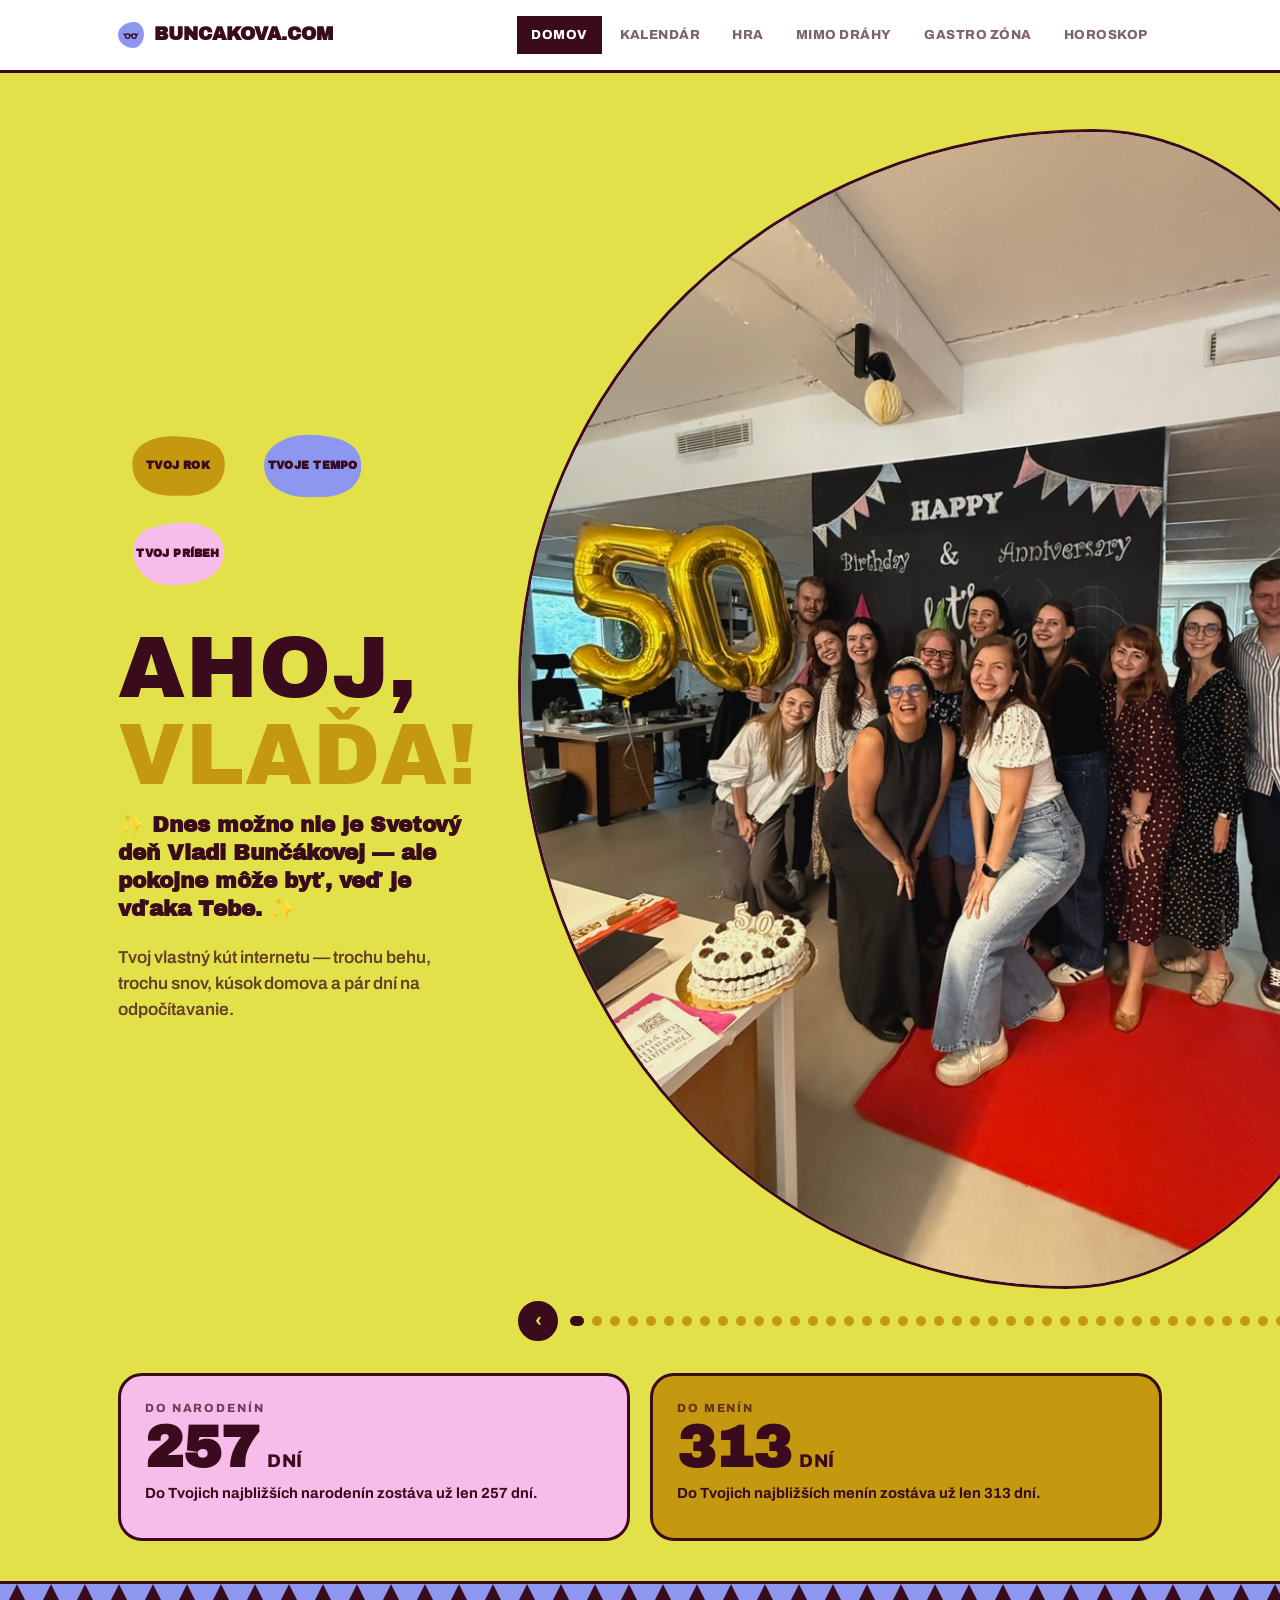
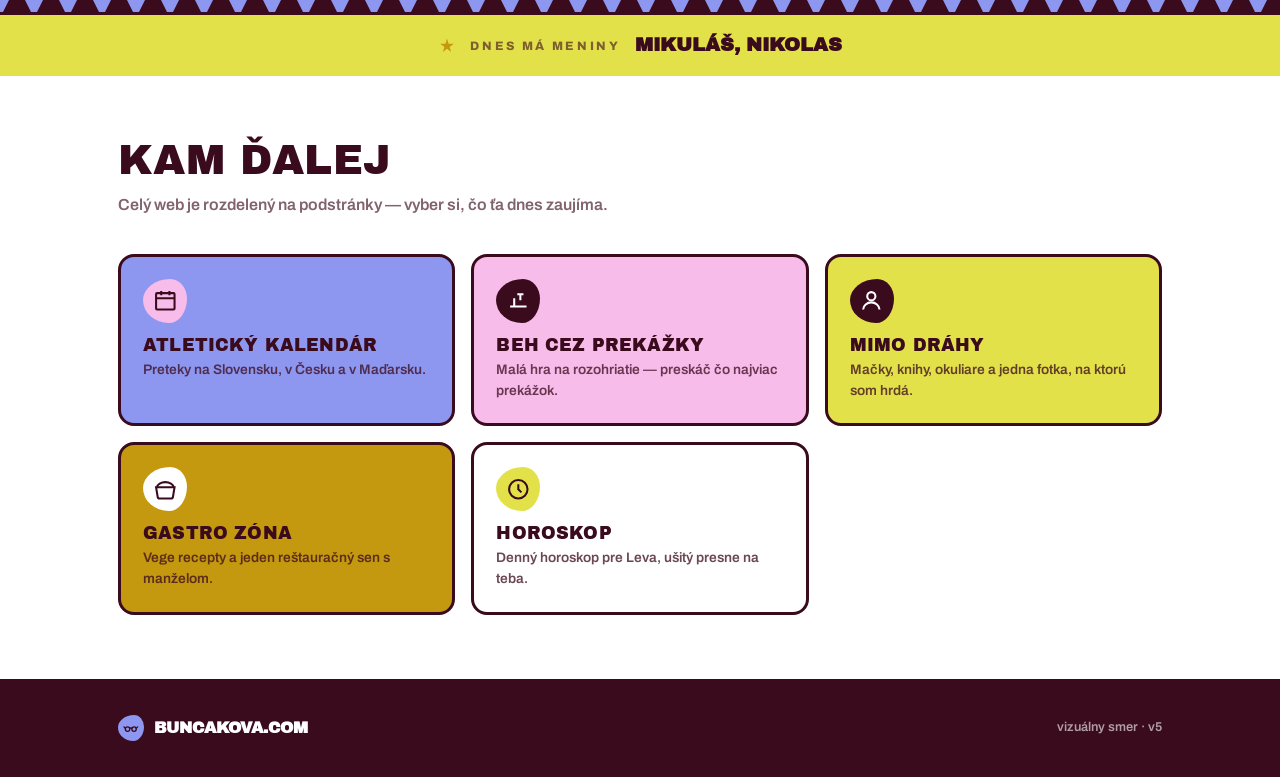
==== index.html @ 56ca89e9 "Initial buncakova.com website with photo gallery rotation, countdown, and games" ====
<!DOCTYPE html>
<html lang="sk">
<head>
<meta charset="UTF-8">
<meta name="viewport" content="width=device-width, initial-scale=1.0">
<title>buncakova.com</title>
<link rel="preconnect" href="https://fonts.googleapis.com">
<link rel="preconnect" href="https://fonts.gstatic.com" crossorigin>
<link href="https://fonts.googleapis.com/css2?family=Archivo+Black&family=Archivo:wght@600;700;800&display=swap" rel="stylesheet">
<link rel="stylesheet" href="styles.css">
</head>
<body>

<nav class="site">
  <div class="nav-inner">
    <a class="logo" href="index.html">
      <span class="mark">
        <svg viewBox="0 0 24 24" fill="none" aria-hidden="true">
          <circle cx="7" cy="14" r="3.4" stroke="var(--ink)" stroke-width="2"/>
          <circle cx="17" cy="14" r="3.4" stroke="var(--ink)" stroke-width="2"/>
          <path d="M10.4 13.2 C11.2 11.6 12.8 11.6 13.6 13.2" stroke="var(--ink)" stroke-width="2" fill="none" stroke-linecap="round"/>
          <path d="M3.6 13 L1.5 10.5" stroke="var(--ink)" stroke-width="2" fill="none" stroke-linecap="round"/>
          <path d="M20.4 13 L22.5 10.5" stroke="var(--ink)" stroke-width="2" fill="none" stroke-linecap="round"/>
        </svg>
      </span>
      buncakova.com
    </a>
    <ul class="navlinks">
      <li><a href="index.html" class="active">domov</a></li>
      <li><a href="kalendar.html">kalendár</a></li>
      <li><a href="hra.html">hra</a></li>
      <li><a href="o-mne.html">mimo dráhy</a></li>
      <li><a href="bun-cha.html">gastro zóna</a></li>
      <li><a href="horoskop.html">horoskop</a></li>
    </ul>
  </div>
</nav>

<main>
  <section class="hero">
    <div class="wrap hero-inner">
      <div>
        <div class="badge-row">
          <div class="badge">
            <svg viewBox="0 0 200 100" preserveAspectRatio="none" aria-hidden="true"><path d="M24,50 C22,20 60,8 100,10 C145,12 180,18 178,50 C176,82 140,92 100,90 C58,92 26,80 24,50 Z" fill="var(--violet-ink)"/></svg>
            <span class="on-ink">Tvoj rok</span>
          </div>
          <div class="badge">
            <svg viewBox="0 0 200 100" preserveAspectRatio="none" aria-hidden="true"><path d="M20,52 C18,24 55,6 102,8 C150,10 182,22 180,52 C178,80 148,94 100,92 C56,94 22,78 20,52 Z" fill="var(--violet)"/></svg>
            <span>Tvoje tempo</span>
          </div>
          <div class="badge">
            <svg viewBox="0 0 200 100" preserveAspectRatio="none" aria-hidden="true"><path d="M26,48 C24,18 58,10 104,8 C148,6 178,24 176,50 C174,78 142,90 98,92 C54,94 28,76 26,48 Z" fill="var(--pink)"/></svg>
            <span>Tvoj príbeh</span>
          </div>
        </div>
        <h1>Ahoj,<span class="script">Vlaďa!</span></h1>
        <p class="hero-shout" id="heroShout"></p>
        <p class="hero-sub">Tvoj vlastný kút internetu — trochu behu, trochu snov, kúsok domova a pár dní na odpočítavanie.</p>
      </div>
      <div style="position:relative;">
        <div class="hero-portrait">
          <img id="heroGalleryImg" src="assets/gallery/gallery-01.jpg" alt="Vlaďa" loading="lazy">
        </div>
        <div class="hero-gallery-nav">
          <button id="heroPrev" class="hero-gallery-btn hero-gallery-prev" aria-label="Predchádzajúca fotka">‹</button>
          <div class="hero-gallery-dots" id="heroGalleryDots"></div>
          <button id="heroNext" class="hero-gallery-btn hero-gallery-next" aria-label="Ďalšia fotka">›</button>
        </div>
      </div>
    </div>

    <div class="wrap">
      <div class="countdown-row">
        <div class="cd-card pink">
          <div class="cd-label">do narodenín</div>
          <div class="cd-number-row">
            <span class="cd-number" id="cdBirthdayDays">–</span>
            <span class="cd-days-word" id="cdBirthdayWord"></span>
          </div>
          <p class="cd-sentence" id="cdBirthdaySentence"></p>
        </div>
        <div class="cd-card mustard">
          <div class="cd-label">do menín</div>
          <div class="cd-number-row">
            <span class="cd-number" id="cdNamedayDays">–</span>
            <span class="cd-days-word" id="cdNamedayWord"></span>
          </div>
          <p class="cd-sentence" id="cdNamedaySentence"></p>
        </div>
      </div>
    </div>
  </section>

  <div class="pattern-strip pat-triangles"></div>

  <div class="strip">
    <div class="wrap">
      <svg viewBox="0 0 24 24" aria-hidden="true" fill="currentColor"><path d="M12 2 L14 9 L21 9 L15.5 13.2 L17.5 20 L12 15.8 L6.5 20 L8.5 13.2 L3 9 L10 9 Z"/></svg>
      <span class="eyebrow" style="color:var(--ink);opacity:0.6">dnes má meniny</span>
      <span class="strip-name" id="todayName">Štefánia</span>
    </div>
  </div>

  <section>
    <div class="wrap">
      <div class="section-head">
        <h2>Kam ďalej</h2>
        <p>Celý web je rozdelený na podstránky — vyber si, čo ťa dnes zaujíma.</p>
      </div>
      <div class="tile-grid">
        <a class="tile tile--violet" href="kalendar.html">
          <span class="icon-mark"><svg viewBox="0 0 24 24" fill="none" stroke="currentColor" stroke-width="2"><rect x="3" y="5" width="18" height="16" rx="1"/><path d="M3 10h18M8 3v4M16 3v4"/></svg></span>
          <h3>Atletický kalendár</h3>
          <p>Preteky na Slovensku, v Česku a v Maďarsku.</p>
        </a>
        <a class="tile tile--pink" href="hra.html">
          <span class="icon-mark"><svg viewBox="0 0 24 24" fill="none" stroke="currentColor" stroke-width="2"><path d="M4 18 L8 18 L8 10 M8 18 L20 18 M14 6 v6 M11 6 h6"/></svg></span>
          <h3>Beh cez prekážky</h3>
          <p>Malá hra na rozohriatie — preskáč čo najviac prekážok.</p>
        </a>
        <a class="tile tile--orange" href="o-mne.html">
          <span class="icon-mark"><svg viewBox="0 0 24 24" fill="none" stroke="currentColor" stroke-width="2"><circle cx="12" cy="8" r="4"/><path d="M4 21c0-4 4-7 8-7s8 3 8 7"/></svg></span>
          <h3>Mimo dráhy</h3>
          <p>Mačky, knihy, okuliare a jedna fotka, na ktorú som hrdá.</p>
        </a>
        <a class="tile tile--mustard" href="bun-cha.html">
          <span class="icon-mark"><svg viewBox="0 0 24 24" fill="none" stroke="currentColor" stroke-width="2"><path d="M4 10c0-3 4-5 8-5s8 2 8 5"/><path d="M3 10h18l-1.5 9a2 2 0 0 1-2 2H6.5a2 2 0 0 1-2-2z"/></svg></span>
          <h3>Gastro zóna</h3>
          <p>Vege recepty a jeden reštauračný sen s manželom.</p>
        </a>
        <a class="tile tile--cream" href="horoskop.html">
          <span class="icon-mark"><svg viewBox="0 0 24 24" fill="none" stroke="currentColor" stroke-width="2"><circle cx="12" cy="12" r="9"/><path d="M12 7v5l3 3"/></svg></span>
          <h3>Horoskop</h3>
          <p>Denný horoskop pre Leva, ušitý presne na teba.</p>
        </a>
      </div>
    </div>
  </section>
</main>

<footer class="site">
  <div class="wrap foot-inner">
    <a class="logo" href="index.html">
      <span class="mark">
        <svg viewBox="0 0 24 24" fill="none" aria-hidden="true">
          <circle cx="7" cy="14" r="3.4" stroke="var(--ink)" stroke-width="2"/>
          <circle cx="17" cy="14" r="3.4" stroke="var(--ink)" stroke-width="2"/>
          <path d="M10.4 13.2 C11.2 11.6 12.8 11.6 13.6 13.2" stroke="var(--ink)" stroke-width="2" fill="none" stroke-linecap="round"/>
          <path d="M3.6 13 L1.5 10.5" stroke="var(--ink)" stroke-width="2" fill="none" stroke-linecap="round"/>
          <path d="M20.4 13 L22.5 10.5" stroke="var(--ink)" stroke-width="2" fill="none" stroke-linecap="round"/>
        </svg>
      </span>
      buncakova.com
    </a>
    <span class="foot-note">vizuálny smer · v5</span>
  </div>
</footer>

<script>
(function () {
  var SLOVAK_NAMEDAYS = {
    "1-1": "Nový rok", "1-2": "Alexandra, Sandra, Karina", "1-3": "Daniela", "1-4": "Drahoslav",
    "1-5": "Andrea, Artur", "1-6": "Antónia", "1-7": "Bohuslava, Atila", "1-8": "Severín",
    "1-9": "Alexej, Alex, Alexia", "1-10": "Daša", "1-11": "Malvína", "1-12": "Ernest, Ernestína",
    "1-13": "Rastislav", "1-14": "Radovan, Radovana", "1-15": "Dobroslav, Dobroslava", "1-16": "Kristína",
    "1-17": "Nataša", "1-18": "Bohdana", "1-19": "Mário, Sára, Zara", "1-20": "Dalibor, Sebastián, Fabián",
    "1-21": "Vincent", "1-22": "Zora, Zoran, Auróra", "1-23": "Miloš", "1-24": "Timotej, Timon, Tímea",
    "1-25": "Gejza", "1-26": "Tamara", "1-27": "Bohuš", "1-28": "Alfonz", "1-29": "Gašpar",
    "1-30": "Ema", "1-31": "Emil",
    "2-1": "Tatiana, Táňa", "2-2": "Erich, Erik, Erika", "2-3": "Blažej", "2-4": "Veronika",
    "2-5": "Agáta", "2-6": "Dorota", "2-7": "Vanda", "2-8": "Zoja", "2-9": "Zdeno, Zdenko, Ronald",
    "2-10": "Gabriela", "2-11": "Dezider", "2-12": "Perla", "2-13": "Arpád", "2-14": "Valentín",
    "2-15": "Pravoslav", "2-16": "Ida, Liana", "2-17": "Miloslava", "2-18": "Jaromír, Jaromíra",
    "2-19": "Vlasta", "2-20": "Lívia, Aladár", "2-21": "Eleonóra", "2-22": "Etela",
    "2-23": "Roman, Romana", "2-24": "Matej, Matiáš, Matias", "2-25": "Frederik, Frederika",
    "2-26": "Viktor", "2-27": "Alexander", "2-28": "Zlatica", "2-29": "Radomír",
    "3-1": "Albín", "3-2": "Anežka", "3-3": "Bohumil, Bohumila", "3-4": "Kazimír", "3-5": "Fridrich",
    "3-6": "Radoslav, Radoslava", "3-7": "Tomáš", "3-8": "Alan, Alana", "3-9": "Františka",
    "3-10": "Branislav, Bronislav, Bruno", "3-11": "Angela, Angelika", "3-12": "Gregor",
    "3-13": "Vlastimil, Letícia", "3-14": "Matilda", "3-15": "Svetlana", "3-16": "Boleslav",
    "3-17": "Ľubica", "3-18": "Eduard", "3-19": "Jozef", "3-20": "Víťazoslav", "3-21": "Blahoslav",
    "3-22": "Beňadik, Benedikt", "3-23": "Adrián", "3-24": "Gabriel", "3-25": "Marián",
    "3-26": "Emanuel", "3-27": "Alena", "3-28": "Soňa", "3-29": "Miroslav", "3-30": "Vieroslava",
    "3-31": "Benjamín",
    "4-1": "Hugo", "4-2": "Zita", "4-3": "Richard", "4-4": "Izidor", "4-5": "Miroslava",
    "4-6": "Irena", "4-7": "Zoltán", "4-8": "Albert", "4-9": "Milena", "4-10": "Igor",
    "4-11": "Július", "4-12": "Estera", "4-13": "Aleš", "4-14": "Justín, Justína", "4-15": "Fedor",
    "4-16": "Dana, Danica", "4-17": "Rudolf", "4-18": "Valér", "4-19": "Jela", "4-20": "Marcel",
    "4-21": "Ervín", "4-22": "Slavomír", "4-23": "Vojtech", "4-24": "Juraj", "4-25": "Marek, Marko, Markus",
    "4-26": "Jaroslava", "4-27": "Jaroslav", "4-28": "Jarmila", "4-29": "Leo, Lea", "4-30": "Anastázia",
    "5-1": "Sviatok práce", "5-2": "Žigmund", "5-3": "Galina", "5-4": "Florián", "5-5": "Lesana, Lesia",
    "5-6": "Hermína", "5-7": "Monika", "5-8": "Ingrida", "5-9": "Roland", "5-10": "Viktória",
    "5-11": "Blažena", "5-12": "Pankrác", "5-13": "Servác", "5-14": "Bonifác", "5-15": "Žofia, Sofia",
    "5-16": "Svetozár", "5-17": "Gizela", "5-18": "Viola", "5-19": "Gertrúda", "5-20": "Bernard",
    "5-21": "Zina", "5-22": "Júlia, Juliána, Rita", "5-23": "Želmíra", "5-24": "Ela, Vanesa",
    "5-25": "Urban", "5-26": "Dušan", "5-27": "Iveta", "5-28": "Viliam", "5-29": "Vilma",
    "5-30": "Ferdinand", "5-31": "Petrana, Petronela, Nela",
    "6-1": "Žaneta", "6-2": "Oxana, Xénia", "6-3": "Karolína, Kevin", "6-4": "Lenka", "6-5": "Laura",
    "6-6": "Norbert", "6-7": "Róbert", "6-8": "Medard", "6-9": "Stanislava", "6-10": "Margaréta, Gréta",
    "6-11": "Jesika", "6-12": "Zlatko", "6-13": "Anton", "6-14": "Vasil", "6-15": "Vít",
    "6-16": "Bianka, Blanka", "6-17": "Adolf", "6-18": "Vratislav", "6-19": "Alfréd", "6-20": "Valéria",
    "6-21": "Alojz", "6-22": "Paulína, Paula, Pavla", "6-23": "Sidónia", "6-24": "Ján",
    "6-25": "Olívia, Tadeáš", "6-26": "Adriána", "6-27": "Ladislav, Ladislava", "6-28": "Beáta",
    "6-29": "Peter, Pavol, Petra", "6-30": "Melánia",
    "7-1": "Diana", "7-2": "Berta", "7-3": "Miloslav", "7-4": "Prokop", "7-5": "Cyril, Metod",
    "7-6": "Patrik, Patrícia", "7-7": "Oliver", "7-8": "Ivan", "7-9": "Lujza", "7-10": "Amália",
    "7-11": "Milota", "7-12": "Nina", "7-13": "Margita", "7-14": "Kamil, Lara", "7-15": "Henrich",
    "7-16": "Drahomír, Drahomíra", "7-17": "Bohuslav", "7-18": "Kamila", "7-19": "Šarlota, Dušana",
    "7-20": "Eliáš, Iľja, Eliána", "7-21": "Daniel", "7-22": "Magdaléna", "7-23": "Oľga",
    "7-24": "Vladimír", "7-25": "Jakub, Timur", "7-26": "Anna, Hana, Aneta", "7-27": "Božena",
    "7-28": "Krištof", "7-29": "Marta", "7-30": "Libuša", "7-31": "Ignác",
    "8-1": "Božidara", "8-2": "Gustáv", "8-3": "Jerguš", "8-4": "Dominik, Dominika", "8-5": "Hortenzia",
    "8-6": "Jozefína", "8-7": "Štefánia", "8-8": "Oskar", "8-9": "Ľubomíra", "8-10": "Vavrinec",
    "8-11": "Zuzana", "8-12": "Darina, Dárius, Dária", "8-13": "Ľubomír", "8-14": "Mojmír",
    "8-15": "Marcela", "8-16": "Leonard", "8-17": "Milica", "8-18": "Elena, Helena", "8-19": "Lýdia",
    "8-20": "Anabela, Bela", "8-21": "Jana, Johana, Noema", "8-22": "Tichomír", "8-23": "Filip",
    "8-24": "Bartolomej", "8-25": "Ľudovít", "8-26": "Samuel", "8-27": "Silvia", "8-28": "Augustín",
    "8-29": "Nikola, Nikolaj, Nikoleta", "8-30": "Ružena", "8-31": "Nora",
    "9-1": "Drahoslava", "9-2": "Linda, Rebeka", "9-3": "Belo", "9-4": "Rozália", "9-5": "Regína",
    "9-6": "Alica", "9-7": "Marianna", "9-8": "Miriama", "9-9": "Martina", "9-10": "Oleg",
    "9-11": "Bystrík", "9-12": "Mária, Mia", "9-13": "Ctibor, Tobiáš, Tobias", "9-14": "Ľudomil, Radka",
    "9-15": "Jolana", "9-16": "Ľudmila", "9-17": "Olympia, Melisa", "9-18": "Eugénia",
    "9-19": "Konštantín", "9-20": "Ľuboslav, Ľuboslava", "9-21": "Matúš", "9-22": "Móric",
    "9-23": "Zdenka", "9-24": "Ľubor, Ľuboš", "9-25": "Vladislav", "9-26": "Edita",
    "9-27": "Cyprián, Damián", "9-28": "Václav", "9-29": "Michal, Michael, Michaela", "9-30": "Jarolím",
    "10-1": "Arnold", "10-2": "Levoslav", "10-3": "Stela", "10-4": "František", "10-5": "Viera",
    "10-6": "Natália", "10-7": "Eliška, Elisa", "10-8": "Brigita", "10-9": "Dionýz",
    "10-10": "Slavomíra", "10-11": "Valentína", "10-12": "Maximilián, Maxim, Max", "10-13": "Koloman",
    "10-14": "Boris", "10-15": "Terézia, Tereza", "10-16": "Vladimíra", "10-17": "Hedviga",
    "10-18": "Lukáš", "10-19": "Kristián", "10-20": "Vendelín", "10-21": "Uršuľa", "10-22": "Sergej",
    "10-23": "Alojzia", "10-24": "Kvetoslava", "10-25": "Aurel", "10-26": "Demeter", "10-27": "Sabína",
    "10-28": "Dobromila", "10-29": "Klára, Kiara", "10-30": "Šimon, Simon, Simona", "10-31": "Aurélia",
    "11-1": "Denis, Denisa", "11-2": "Pamiatka zosnulých", "11-3": "Hubert", "11-4": "Karol",
    "11-5": "Imrich", "11-6": "Renáta", "11-7": "René", "11-8": "Bohumír", "11-9": "Teodor, Teo",
    "11-10": "Tibor", "11-11": "Martin, Maroš", "11-12": "Svätopluk, Jonáš", "11-13": "Stanislav",
    "11-14": "Irma", "11-15": "Leopold", "11-16": "Agnesa", "11-17": "Klaudia", "11-18": "Eugen",
    "11-19": "Alžbeta, Liliana", "11-20": "Félix", "11-21": "Elvíra", "11-22": "Cecília",
    "11-23": "Klement", "11-24": "Emília", "11-25": "Katarína", "11-26": "Kornel", "11-27": "Milan",
    "11-28": "Henrieta", "11-29": "Vratko", "11-30": "Andrej, Ondrej, Andreas",
    "12-1": "Edmund", "12-2": "Bibiána, Viviána", "12-3": "Oldrich", "12-4": "Barbora, Barbara",
    "12-5": "Oto", "12-6": "Mikuláš, Nikolas", "12-7": "Ambróz", "12-8": "Marína", "12-9": "Izabela",
    "12-10": "Radúz", "12-11": "Hilda", "12-12": "Otília", "12-13": "Lucia", "12-14": "Branislava, Bronislava",
    "12-15": "Ivica", "12-16": "Albína", "12-17": "Kornélia", "12-18": "Sláva, Slávka", "12-19": "Judita",
    "12-20": "Dagmara", "12-21": "Bohdan, Noel", "12-22": "Adela", "12-23": "Nadežda, Naďa",
    "12-24": "Adam, Eva", "12-25": "1. sviatok vianočný", "12-26": "Štefan", "12-27": "Filoména",
    "12-28": "Ivana, Ivona", "12-29": "Milada, Nátan", "12-30": "Dávid", "12-31": "Silvester"
  };
  function renderNameday() {
    var el = document.getElementById("todayName");
    if (!el) return;
    var now = new Date();
    var key = (now.getMonth() + 1) + "-" + now.getDate();
    el.textContent = SLOVAK_NAMEDAYS[key] || "—";
  }
  renderNameday();

  var OTHER_DAY_SHOUTS = [
    "✨ Dnes možno nie je Svetový deň Vladi Bunčákovej — ale pokojne môže byť, veď je vďaka Tebe. ✨",
    "💛 Každý deň môže byť Svetový deň — stačí, že si v ňom Ty. 💛",
    "✨ 21. august má na to síce papiere, ale úprimne — každý deň s Tebou je trochu svetový. ✨",
    "🌍 Svetové dni si netreba nechávať len na kalendár — dnešok si to tiež zaslúži. 🌍",
    "💛 Nie je práve 21. august, ale to nič nemení na tom, že dnešok je vďaka Tebe lepší. 💛"
  ];
  function renderHeroShout() {
    var el = document.getElementById("heroShout");
    if (!el) return;
    var now = new Date();
    if (now.getMonth() === 7 && now.getDate() === 21) {
      el.textContent = "🎉 Dnes je Svetový deň Vladi Bunčákovej! 🎂 Všetko najlepšie prajeme! 🥳";
      return;
    }
    var start = new Date(now.getFullYear(), 0, 0);
    var dayIndex = Math.floor((now - start) / (1000 * 60 * 60 * 24));
    el.textContent = OTHER_DAY_SHOUTS[dayIndex % OTHER_DAY_SHOUTS.length];
  }
  renderHeroShout();

  function nextOccurrence(month, day) {
    var now = new Date();
    var year = now.getFullYear();
    var target = new Date(year, month - 1, day, 0, 0, 0, 0);
    if (target < now) target = new Date(year + 1, month - 1, day, 0, 0, 0, 0);
    return target;
  }
  function dayWord(n) {
    if (n === 1) return "deň";
    if (n >= 2 && n <= 4) return "dni";
    return "dní";
  }
  function renderCountdown(target, daysEl, wordEl, sentenceEl, label) {
    if (!daysEl) return;
    var now = new Date();
    var diff = target - now;
    var days = Math.max(0, Math.floor(diff / (1000 * 60 * 60 * 24)));
    var word = dayWord(days);
    daysEl.textContent = days;
    if (wordEl) wordEl.textContent = word;
    if (sentenceEl) sentenceEl.textContent = "Do Tvojich najbližších " + label + " zostáva už len " + days + " " + word + ".";
  }
  var birthdayTarget = nextOccurrence(8, 21);
  var namedayTarget = nextOccurrence(10, 16);
  function tick() {
    renderCountdown(birthdayTarget, document.getElementById("cdBirthdayDays"), document.getElementById("cdBirthdayWord"), document.getElementById("cdBirthdaySentence"), "narodenín");
    renderCountdown(namedayTarget, document.getElementById("cdNamedayDays"), document.getElementById("cdNamedayWord"), document.getElementById("cdNamedaySentence"), "menín");
  }
  tick();
  setInterval(tick, 60000);

  var GALLERY_IMAGES = Array.from({length: 46}, function(_, i) { return "assets/gallery/gallery-" + String(i+1).padStart(2, '0') + ".jpg"; });
  var currentGalleryIndex = 0;
  var galleryRotateInterval = null;

  function initHeroGallery() {
    var dotsContainer = document.getElementById("heroGalleryDots");
    if (!dotsContainer) return;

    GALLERY_IMAGES.forEach(function(_, i) {
      var dot = document.createElement("div");
      dot.className = "hero-gallery-dot" + (i === 0 ? " active" : "");
      dot.setAttribute("data-index", i);
      dot.addEventListener("click", function() {
        showGalleryImage(i);
        resetGalleryRotation();
      });
      dotsContainer.appendChild(dot);
    });

    document.getElementById("heroPrev").addEventListener("click", function() {
      currentGalleryIndex = (currentGalleryIndex - 1 + GALLERY_IMAGES.length) % GALLERY_IMAGES.length;
      showGalleryImage(currentGalleryIndex);
      resetGalleryRotation();
    });

    document.getElementById("heroNext").addEventListener("click", function() {
      currentGalleryIndex = (currentGalleryIndex + 1) % GALLERY_IMAGES.length;
      showGalleryImage(currentGalleryIndex);
      resetGalleryRotation();
    });

    startGalleryRotation();
  }

  function showGalleryImage(index) {
    var img = document.getElementById("heroGalleryImg");
    if (!img) return;
    currentGalleryIndex = index;
    img.src = GALLERY_IMAGES[index];

    document.querySelectorAll(".hero-gallery-dot").forEach(function(dot, i) {
      dot.classList.toggle("active", i === index);
    });
  }

  function startGalleryRotation() {
    if (galleryRotateInterval) clearInterval(galleryRotateInterval);
    galleryRotateInterval = setInterval(function() {
      currentGalleryIndex = (currentGalleryIndex + 1) % GALLERY_IMAGES.length;
      showGalleryImage(currentGalleryIndex);
    }, 5000);
  }

  function resetGalleryRotation() {
    startGalleryRotation();
  }

  initHeroGallery();
})();
</script>
</body>
</html>
---- styles.css ----
/* ============ TOKENS ============ */
:root{
  --paper:#FFFFFF;
  --paper-raised:#FFFFFF;
  --ink:#3A0A1D;
  --ink-soft:rgba(58,10,29,0.64);
  --violet:#8E97F0;
  --violet-ink:#C4980F;
  --orange:#E3E14A;
  --pink:#F8BCEA;
  --line:rgba(58,10,29,0.16);
  --radius-lg:24px;
  --radius-md:16px;
  --blob-1:62% 38% 41% 59% / 48% 45% 55% 52%;
  --blob-2:41% 59% 55% 45% / 55% 40% 60% 45%;
}
:root[data-theme="dark"]{
  --paper:#22030F;--paper-raised:#2E0A1A;--ink:#FBEFE0;--ink-soft:rgba(251,239,224,0.66);
  --violet:#8E97F0;--violet-ink:#E3B94A;--orange:#E3E14A;--pink:#F8BCEA;
  --line:rgba(251,239,224,0.18);
}

/* ============ COLOR BANDS ============ */
/* wine is the only dark ground; every other accent pairs with wine ink text */
.band-wine{background:var(--ink);color:var(--paper);}
.band-orange{background:var(--orange);color:var(--ink);}
.band-violet{background:var(--violet);color:var(--ink);}
.band-pink{background:var(--pink);color:var(--ink);}
.band-mustard{background:var(--violet-ink);color:var(--ink);}
.band-cream{background:var(--paper);color:var(--ink);}
.band-wine .eyebrow{color:var(--orange);}
.band-wine .ink-soft, .band-wine p{color:rgba(255,255,255,0.78);}

/* ============ BASE ============ */
*{box-sizing:border-box;}
html,body{margin:0;padding:0;}
body{
  background:var(--paper);
  color:var(--ink);
  font-family:'Archivo',-apple-system,'Segoe UI',system-ui,sans-serif;
  font-weight:600;
  overflow-x:hidden;
  -webkit-font-smoothing:antialiased;
  font-size:16px;
  line-height:1.5;
}
.wrap{max-width:1100px;margin:0 auto;padding:0 28px;}
h1,h2,h3{
  font-family:'Archivo Black','Arial Black',Impact,sans-serif;
  font-weight:400;
  text-transform:uppercase;
  letter-spacing:0.01em;
  line-height:0.98;
  margin:0;
  text-wrap:balance;
}
em, .accent-script{font-style:normal;color:var(--violet-ink);}
a{color:inherit;}
button{font-family:inherit;}
img{max-width:100%;display:block;}
.eyebrow{font-weight:800;font-size:0.76rem;letter-spacing:0.22em;text-transform:uppercase;color:var(--violet-ink);}
.keep-case{text-transform:none !important;}
.font-safe{font-family:'Archivo',-apple-system,'Segoe UI',system-ui,sans-serif !important;font-weight:800 !important;}

/* ============ BLOB SHAPES ============ */
.blob-mark{border-radius:var(--blob-1);}
.blob-mark.alt{border-radius:var(--blob-2);}
.blob-svg{width:100%;height:100%;display:block;}

/* ============ NAV ============ */
nav.site{
  position:sticky;top:0;z-index:40;
  background:var(--paper);
  border-bottom:3px solid var(--ink);
}
.nav-inner{display:flex;align-items:center;justify-content:space-between;padding:16px 28px;max-width:1100px;margin:0 auto;gap:18px;}
.logo{
  font-family:'Archivo Black','Arial Black',Impact,sans-serif;
  text-transform:uppercase;font-size:1.15rem;color:var(--ink);text-decoration:none;
  display:flex;align-items:center;gap:10px;white-space:nowrap;
}
.logo .mark{width:26px;height:26px;flex:none;background:var(--violet);border-radius:var(--blob-1);display:flex;align-items:center;justify-content:center;}
.logo .mark svg{width:60%;height:60%;}
.navlinks{display:flex;gap:4px;list-style:none;margin:0;padding:0;flex-wrap:wrap;}
.navlinks a{
  text-decoration:none;font-weight:800;font-size:0.82rem;letter-spacing:0.04em;text-transform:uppercase;
  padding:9px 14px;display:inline-block;color:var(--ink-soft);
}
.navlinks a:hover, .navlinks a:focus-visible{color:var(--ink);background:var(--pink);}
.navlinks a.active{color:var(--paper);background:var(--ink);}
.navlinks a:focus-visible{outline:2px solid var(--violet-ink);outline-offset:2px;}

@media (max-width:760px){
  .nav-inner{flex-direction:column;align-items:flex-start;gap:6px;padding:12px 16px;}
  .navlinks{flex-wrap:nowrap;overflow-x:auto;width:100%;-webkit-overflow-scrolling:touch;scrollbar-width:none;}
  .navlinks::-webkit-scrollbar{display:none;}
  .navlinks li{flex:none;}
  .navlinks a{white-space:nowrap;font-size:0.74rem;padding:8px 11px;}
}

/* ============ PAGE HEADER (subpages) ============ */
.page-head{padding:60px 0 48px;}
.page-head h1{font-size:clamp(2.4rem,6vw,3.8rem);line-height:0.98;}
.page-head p{margin-top:16px;max-width:560px;font-size:1.05rem;font-weight:600;}
.page-head.band-cream p{color:var(--ink-soft);}

/* ============ SECTION GENERIC ============ */
section{padding:64px 0;position:relative;}
.section-head{max-width:620px;margin-bottom:36px;}
.section-head h2{font-size:clamp(1.9rem,4vw,2.6rem);}
.section-head p{margin-top:12px;font-size:1rem;color:var(--ink-soft);line-height:1.55;font-weight:600;}
.tag-demo{
  display:inline-block;font-size:0.66rem;font-weight:800;letter-spacing:0.1em;text-transform:uppercase;
  background:var(--ink);color:var(--paper);padding:5px 12px;margin-left:10px;vertical-align:middle;
}

/* ============ CARDS ============ */
.card{
  background:var(--paper-raised);border:3px solid var(--ink);
  padding:26px;border-radius:var(--radius-lg);
}
.card.tint-violet{background:var(--violet);}
.card.tint-orange{background:var(--orange);}
.card.tint-pink{background:var(--pink);}
.card.tint-magenta{background:var(--violet-ink);}

/* ============ HOME HERO ============ */
.hero{padding:56px 0 40px;position:relative;overflow:hidden;background:var(--orange);color:var(--ink);}
.hero-inner{position:relative;z-index:2;display:grid;grid-template-columns:1fr 1fr;gap:40px;align-items:center;}
@media (max-width:820px){.hero-inner{grid-template-columns:1fr;}}
.badge-row{display:flex;gap:14px;flex-wrap:wrap;margin-bottom:36px;}
.badge{position:relative;display:inline-flex;align-items:center;justify-content:center;min-width:120px;height:74px;padding:0 16px;flex:none;}
.badge svg{position:absolute;inset:0;width:100%;height:100%;transition:transform 0.3s cubic-bezier(.34,1.56,.64,1);}
.badge:hover svg{transform:scale(1.08) rotate(-3deg);}
.badge span{position:relative;z-index:2;font-family:'Archivo Black','Arial Black',sans-serif;text-transform:uppercase;font-size:0.68rem;letter-spacing:0.02em;line-height:1.1;text-align:center;color:var(--ink);max-width:100px;}
.badge.on-ink span{color:var(--paper);}
.hero h1{font-size:clamp(3rem,8vw,5.4rem);line-height:0.96;color:var(--ink);}
.hero h1 .script{display:block;color:var(--violet-ink);font-size:1em;margin-top:4px;}
.hero-sub{margin-top:18px;max-width:480px;font-size:1.08rem;color:rgba(58,10,29,0.75);font-weight:600;}
.hero .eyebrow{color:var(--violet-ink);}
.hero-shout{
  margin-top:14px;font-family:'Archivo Black','Arial Black',sans-serif;
  font-size:clamp(1.05rem,2.4vw,1.35rem);line-height:1.3;max-width:520px;
}

.hero-portrait{
  position:relative;border:3px solid var(--ink);
  background:var(--pink);aspect-ratio:4/5;overflow:clip;
  border-radius:var(--blob-1);
}
.hero-portrait img{width:100%;height:100%;object-fit:cover;object-position:center 68%;display:block;}
.hero-portrait .mark{position:absolute;inset:0;display:flex;align-items:center;justify-content:center;}
.hero-portrait .mark span{
  font-family:'Archivo Black','Arial Black',sans-serif;color:var(--ink);
  font-size:7rem;line-height:1;
}

.hero-gallery-nav{position:static;display:flex;align-items:center;justify-content:center;gap:12px;margin-top:12px;z-index:10;}
.hero-gallery-btn{background:var(--ink);color:var(--orange);border:2px solid var(--ink);border-radius:999px;width:40px;height:40px;font-size:1.2rem;font-weight:800;cursor:pointer;display:flex;align-items:center;justify-content:center;transition:all 0.2s ease;}
.hero-gallery-btn:hover{background:var(--orange);color:var(--ink);}
.hero-gallery-btn:active{transform:scale(0.95);}

.hero-gallery-dots{display:flex;gap:8px;}
.hero-gallery-dot{width:10px;height:10px;border-radius:999px;background:var(--violet-ink);cursor:pointer;transition:all 0.2s ease;}
.hero-gallery-dot.active{background:var(--ink);width:14px;}
.hero-gallery-dot:hover{background:var(--orange);}

@media (max-width:760px){
  .hero-gallery-nav{bottom:12px;gap:8px;}
  .hero-gallery-btn{width:38px;height:38px;font-size:1rem;}
  .hero-gallery-dot{width:6px;height:6px;}
  .hero-gallery-dot.active{width:10px;}
}

/* ============ COUNTDOWN ROW ============ */
.countdown-row{display:grid;grid-template-columns:1fr 1fr;gap:20px;margin-top:32px;}
@media (max-width:640px){.countdown-row{grid-template-columns:1fr;}}
.cd-card{border:3px solid var(--ink);padding:24px 24px 20px;border-radius:var(--radius-lg);}
.cd-card.pink{background:var(--pink);color:var(--ink);}
.cd-card.mustard{background:var(--violet-ink);color:var(--ink);}
.cd-label{font-size:0.74rem;letter-spacing:0.16em;text-transform:uppercase;font-weight:800;opacity:0.7;}
.cd-number-row{display:flex;align-items:baseline;gap:8px;margin:2px 0;}
.cd-number{font-family:'Archivo Black','Arial Black',sans-serif;font-size:clamp(2.4rem,6vw,3.6rem);line-height:1;font-variant-numeric:tabular-nums;}
.cd-days-word{font-weight:800;font-size:1.15rem;text-transform:uppercase;letter-spacing:0.03em;}
.cd-sentence{font-size:0.92rem;font-weight:700;margin-top:6px;line-height:1.4;}

/* ============ NAMEDAY STRIP ============ */
.strip{background:var(--orange);color:var(--ink);padding:16px 0;}
.strip .wrap{display:flex;align-items:center;gap:14px;flex-wrap:wrap;justify-content:center;}
.strip-name{font-family:'Archivo Black','Arial Black',sans-serif;text-transform:uppercase;font-size:1.2rem;color:var(--ink);}
.strip-note{font-size:0.8rem;font-weight:700;opacity:0.68;}
.strip svg{width:18px;height:18px;flex:none;color:var(--violet-ink);}
.strip .eyebrow{color:var(--ink);opacity:0.6;}

/* ============ NAV TILES (home quick links) ============ */
.tile-grid{display:grid;grid-template-columns:repeat(3,1fr);gap:16px;}
@media (max-width:820px){.tile-grid{grid-template-columns:repeat(2,1fr);}}
@media (max-width:520px){.tile-grid{grid-template-columns:1fr;}}
.tile{
  display:block;text-decoration:none;color:var(--ink);
  background:var(--paper-raised);border:3px solid var(--ink);
  padding:22px;transition:transform 0.15s ease;border-radius:var(--radius-md);
}
.tile:hover{transform:translate(-3px,-3px);}
.tile:focus-visible{outline:3px solid var(--violet-ink);outline-offset:2px;}
.tile .icon-mark{width:44px;height:44px;margin-bottom:14px;display:flex;align-items:center;justify-content:center;background:var(--orange);border-radius:var(--blob-1);}
.tile .icon-mark svg{width:56%;height:56%;color:var(--ink);}
.tile h3{font-size:1.1rem;margin-bottom:6px;}
.tile p{margin:0;font-size:0.86rem;opacity:0.75;font-weight:600;}
.tile--pink{background:var(--pink);}
.tile--orange{background:var(--orange);}
.tile--violet{background:var(--violet);}
.tile--mustard{background:var(--violet-ink);}
.tile--cream{background:var(--paper-raised);}
.tile--pink .icon-mark, .tile--orange .icon-mark{background:var(--ink);}
.tile--pink .icon-mark svg, .tile--orange .icon-mark svg{color:var(--paper);}
.tile--violet .icon-mark{background:var(--pink);}
.tile--mustard .icon-mark{background:var(--paper);}

/* ============ CALENDAR ============ */
.tabs{display:flex;gap:10px;margin-bottom:26px;flex-wrap:wrap;}
.tab{
  border:3px solid var(--ink);background:var(--paper-raised);color:var(--ink);
  padding:9px 22px;font-weight:800;font-size:0.86rem;text-transform:uppercase;letter-spacing:0.03em;cursor:pointer;
  font-family:'Archivo',sans-serif;border-radius:999px;
}
.tab[aria-selected="true"]{background:var(--ink);color:var(--paper);}
.tab:focus-visible{outline:3px solid var(--violet-ink);outline-offset:2px;}
.event-list{display:flex;flex-direction:column;gap:14px;}
.event{
  display:grid;grid-template-columns:80px 1fr;gap:18px;align-items:center;
  background:var(--paper-raised);border:3px solid var(--ink);padding:16px 20px;border-radius:var(--radius-md);
}
.event-date{background:var(--ink);color:var(--paper);text-align:center;padding:9px 4px;font-family:'Archivo Black',sans-serif;line-height:1.05;border-radius:12px;}
.event-date .d{font-size:1.4rem;display:block;}
.event-date .m{font-size:0.62rem;letter-spacing:0.1em;text-transform:uppercase;font-weight:700;}
.event-name{font-weight:800;font-size:1rem;}
.event-place{font-size:0.85rem;color:var(--ink-soft);margin-top:2px;font-weight:600;}
.cal-caption{margin-top:18px;font-size:0.82rem;color:var(--ink-soft);font-weight:600;}

/* ============ GAME ============ */
.track{position:relative;height:150px;background:var(--violet);overflow:hidden;margin-bottom:24px;border:3px solid var(--ink);border-radius:var(--radius-lg);}
.track::before{content:"";position:absolute;left:0;right:0;bottom:34px;height:0;border-top:3px dashed rgba(58,10,29,0.35);}
.hurdle{position:absolute;bottom:34px;width:10px;height:46px;}
.hurdle .leg{position:absolute;bottom:0;width:10px;height:46px;background:var(--ink);}
.hurdle .bar{position:absolute;top:6px;left:-13px;width:36px;height:8px;background:var(--ink);}
.runner{position:absolute;bottom:34px;width:34px;height:44px;animation:run 3.2s linear infinite;}
@media (prefers-reduced-motion: reduce){.runner{animation:none;left:40%;}}
.runner svg{width:100%;height:100%;}
@keyframes run{0%{left:-8%;}100%{left:104%;}}
.cta-row{display:flex;align-items:center;gap:18px;flex-wrap:wrap;}
.btn{
  display:inline-flex;align-items:center;gap:8px;
  background:var(--orange);color:var(--ink);border:3px solid var(--ink);
  padding:14px 28px;font-weight:800;font-size:0.95rem;font-family:'Archivo',sans-serif;
  text-transform:uppercase;letter-spacing:0.03em;
  text-decoration:none;transition:transform 0.15s ease;
  border-radius:32px 6px 32px 6px;
}
.btn:hover{transform:translate(-2px,-2px);border-radius:6px 32px 6px 32px;}
.btn:focus-visible{outline:3px solid var(--violet-ink);outline-offset:2px;}
.btn-note{font-size:0.85rem;color:var(--ink-soft);font-weight:600;}
.btn.ghost{background:transparent;color:var(--ink);}

/* ============ PLACEHOLDER ASSET BOX ============ */
.asset-box{
  border:3px dashed var(--ink-soft);
  padding:26px;text-align:center;color:var(--ink-soft);font-size:0.88rem;font-weight:600;
  background:var(--paper-raised);border-radius:var(--radius-md);
}
.asset-box strong{color:var(--ink);display:block;font-size:0.95rem;margin-bottom:4px;text-transform:uppercase;letter-spacing:0.02em;}

.grid-2{display:grid;grid-template-columns:1fr 1fr;gap:24px;}
@media (max-width:720px){.grid-2{grid-template-columns:1fr;}}
.grid-3{display:grid;grid-template-columns:repeat(3,1fr);gap:20px;}
@media (max-width:720px){.grid-3{grid-template-columns:1fr;}}

.recipe-list{padding-left:0;list-style:none;margin:0;display:flex;flex-direction:column;gap:10px;}
.recipe-list li{display:flex;gap:12px;font-size:0.98rem;font-weight:600;}
.recipe-list li .n{font-family:'Archivo Black',sans-serif;color:var(--violet-ink);flex:none;width:1.6em;}
.steps-list{padding-left:0;list-style:none;margin:0;display:flex;flex-direction:column;gap:16px;counter-reset:step;}
.steps-list li{display:flex;gap:14px;counter-increment:step;font-weight:600;}
.steps-list li::before{content:counter(step);font-family:'Archivo Black',sans-serif;font-size:1.4rem;color:var(--ink);flex:none;}

/* ============ PATTERN STRIP ============ */
.pattern-strip{height:34px;border-top:3px solid var(--ink);border-bottom:3px solid var(--ink);}
.pattern-strip.pat-triangles{
  background-color:var(--violet);
  background-image:url("data:image/svg+xml,%3Csvg xmlns='http://www.w3.org/2000/svg' width='34' height='34'%3E%3Crect width='34' height='34' fill='%238E97F0'/%3E%3Cpath d='M0 34 L17 0 L34 34 Z' fill='%233A0A1D'/%3E%3C/svg%3E");
  background-size:34px 34px;
}
.pattern-strip.pat-bars{
  background:repeating-linear-gradient(90deg, var(--ink) 0 14px, var(--pink) 14px 24px, var(--ink) 24px 44px, var(--pink) 44px 52px);
}
.pattern-strip.pat-grid{
  background-color:var(--orange);
  background-image:
    repeating-linear-gradient(0deg, var(--ink) 0 2px, transparent 2px 18px),
    repeating-linear-gradient(90deg, var(--ink) 0 2px, transparent 2px 18px);
}

footer.site{background:var(--ink);color:var(--paper);padding:36px 0;}
.foot-inner{display:flex;justify-content:space-between;align-items:center;flex-wrap:wrap;gap:12px;}
.foot-inner .logo{font-size:1rem;color:var(--paper);}
.foot-inner .logo .mark{background:var(--violet);}
.foot-note{font-size:0.8rem;color:rgba(255,255,255,0.6);font-weight:600;}

@media (prefers-reduced-motion: reduce){*{animation-duration:0.001ms !important;}}
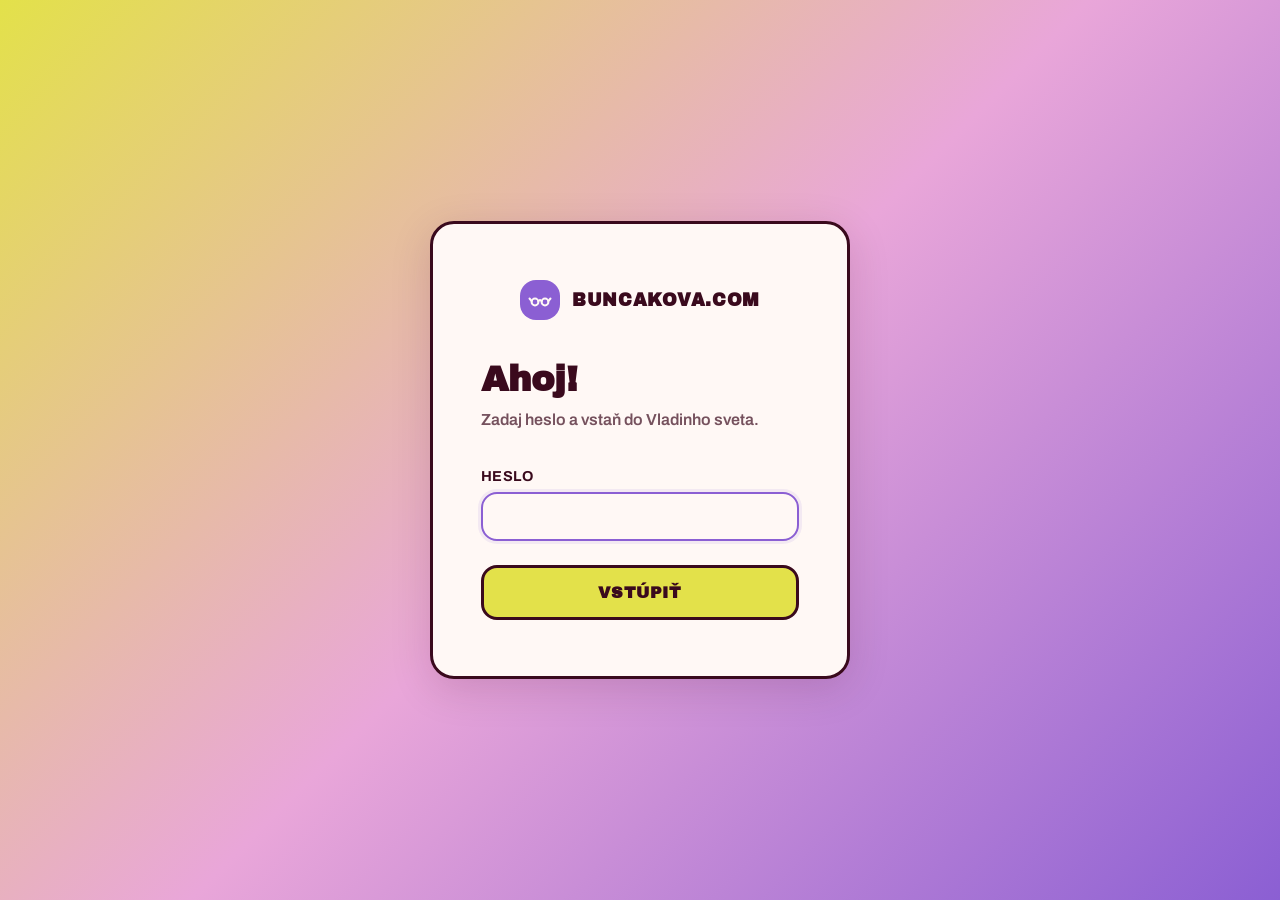
==== commit 8d03d00d: "Initial commit: buncakova.com birthday website with password protection, galleries, games, and recip" ====
--- a/index.html
+++ b/index.html
@@ -8,6 +8,11 @@
 <link rel="preconnect" href="https://fonts.gstatic.com" crossorigin>
 <link href="https://fonts.googleapis.com/css2?family=Archivo+Black&family=Archivo:wght@600;700;800&display=swap" rel="stylesheet">
 <link rel="stylesheet" href="styles.css">
+<script>
+  if (!sessionStorage.getItem("buncakova_logged")) {
+    window.location.href = "login.html";
+  }
+</script>
 </head>
 <body>
 
@@ -32,6 +37,7 @@
       <li><a href="o-mne.html">mimo dráhy</a></li>
       <li><a href="bun-cha.html">gastro zóna</a></li>
       <li><a href="horoskop.html">horoskop</a></li>
+      <li><a href="kontakt.html">kontakt</a></li>
     </ul>
   </div>
 </nav>
@@ -56,7 +62,7 @@
         </div>
         <h1>Ahoj,<span class="script">Vlaďa!</span></h1>
         <p class="hero-shout" id="heroShout"></p>
-        <p class="hero-sub">Tvoj vlastný kút internetu — trochu behu, trochu snov, kúsok domova a pár dní na odpočítavanie.</p>
+        <p class="hero-sub">Toto je Tvoj vlastný kút internetu — trocha prekážok, spomienok, jedla a zábavy. Enjoy!</p>
       </div>
       <div style="position:relative;">
         <div class="hero-portrait">
@@ -133,6 +139,11 @@
           <span class="icon-mark"><svg viewBox="0 0 24 24" fill="none" stroke="currentColor" stroke-width="2"><circle cx="12" cy="12" r="9"/><path d="M12 7v5l3 3"/></svg></span>
           <h3>Horoskop</h3>
           <p>Denný horoskop pre Leva, ušitý presne na teba.</p>
+        </a>
+        <a class="tile tile--pink" href="kontakt.html">
+          <span class="icon-mark"><svg viewBox="0 0 24 24" fill="none" stroke="currentColor" stroke-width="2"><path d="M3 7l9 6 9-6M3 7v10a2 2 0 0 0 2 2h14a2 2 0 0 0 2-2V7"/></svg></span>
+          <h3>Kontakt</h3>
+          <p>Napíš nám správu — vždy radi počujeme od teba!</p>
         </a>
       </div>
     </div>
@@ -153,7 +164,6 @@
       </span>
       buncakova.com
     </a>
-    <span class="foot-note">vizuálny smer · v5</span>
   </div>
 </footer>
 
@@ -256,11 +266,7 @@
   renderNameday();
 
   var OTHER_DAY_SHOUTS = [
-    "✨ Dnes možno nie je Svetový deň Vladi Bunčákovej — ale pokojne môže byť, veď je vďaka Tebe. ✨",
-    "💛 Každý deň môže byť Svetový deň — stačí, že si v ňom Ty. 💛",
-    "✨ 21. august má na to síce papiere, ale úprimne — každý deň s Tebou je trochu svetový. ✨",
-    "🌍 Svetové dni si netreba nechávať len na kalendár — dnešok si to tiež zaslúži. 🌍",
-    "💛 Nie je práve 21. august, ale to nič nemení na tom, že dnešok je vďaka Tebe lepší. 💛"
+    "💛 Každý deň môže byť Svetový deň — stačí, že si v ňom Ty. 💛"
   ];
   function renderHeroShout() {
     var el = document.getElementById("heroShout");
--- a/styles.css
+++ b/styles.css
@@ -9,8 +9,8 @@
   --orange:#E3E14A;
   --pink:#F8BCEA;
   --line:rgba(58,10,29,0.16);
-  --radius-lg:24px;
-  --radius-md:16px;
+  --radius-lg:40px;
+  --radius-md:28px;
   --blob-1:62% 38% 41% 59% / 48% 45% 55% 52%;
   --blob-2:41% 59% 55% 45% / 55% 40% 60% 45%;
 }
@@ -84,7 +84,7 @@
 .navlinks{display:flex;gap:4px;list-style:none;margin:0;padding:0;flex-wrap:wrap;}
 .navlinks a{
   text-decoration:none;font-weight:800;font-size:0.82rem;letter-spacing:0.04em;text-transform:uppercase;
-  padding:9px 14px;display:inline-block;color:var(--ink-soft);
+  padding:9px 14px;display:inline-block;color:var(--ink-soft);border-radius:var(--radius-md);
 }
 .navlinks a:hover, .navlinks a:focus-visible{color:var(--ink);background:var(--pink);}
 .navlinks a.active{color:var(--paper);background:var(--ink);}
@@ -128,7 +128,7 @@
 .hero{padding:56px 0 40px;position:relative;overflow:hidden;background:var(--orange);color:var(--ink);}
 .hero-inner{position:relative;z-index:2;display:grid;grid-template-columns:1fr 1fr;gap:40px;align-items:center;}
 @media (max-width:820px){.hero-inner{grid-template-columns:1fr;}}
-.badge-row{display:flex;gap:14px;flex-wrap:wrap;margin-bottom:36px;}
+.badge-row{display:none;}
 .badge{position:relative;display:inline-flex;align-items:center;justify-content:center;min-width:120px;height:74px;padding:0 16px;flex:none;}
 .badge svg{position:absolute;inset:0;width:100%;height:100%;transition:transform 0.3s cubic-bezier(.34,1.56,.64,1);}
 .badge:hover svg{transform:scale(1.08) rotate(-3deg);}
@@ -145,7 +145,7 @@
 
 .hero-portrait{
   position:relative;border:3px solid var(--ink);
-  background:var(--pink);aspect-ratio:4/5;overflow:clip;
+  background:var(--pink);aspect-ratio:1/1.3;overflow:clip;
   border-radius:var(--blob-1);
 }
 .hero-portrait img{width:100%;height:100%;object-fit:cover;object-position:center 68%;display:block;}
@@ -160,7 +160,7 @@
 .hero-gallery-btn:hover{background:var(--orange);color:var(--ink);}
 .hero-gallery-btn:active{transform:scale(0.95);}
 
-.hero-gallery-dots{display:flex;gap:8px;}
+.hero-gallery-dots{display:none;}
 .hero-gallery-dot{width:10px;height:10px;border-radius:999px;background:var(--violet-ink);cursor:pointer;transition:all 0.2s ease;}
 .hero-gallery-dot.active{background:var(--ink);width:14px;}
 .hero-gallery-dot:hover{background:var(--orange);}
@@ -231,7 +231,7 @@
   display:grid;grid-template-columns:80px 1fr;gap:18px;align-items:center;
   background:var(--paper-raised);border:3px solid var(--ink);padding:16px 20px;border-radius:var(--radius-md);
 }
-.event-date{background:var(--ink);color:var(--paper);text-align:center;padding:9px 4px;font-family:'Archivo Black',sans-serif;line-height:1.05;border-radius:12px;}
+.event-date{background:var(--ink);color:var(--paper);text-align:center;padding:9px 4px;font-family:'Archivo Black',sans-serif;line-height:1.05;border-radius:18px;}
 .event-date .d{font-size:1.4rem;display:block;}
 .event-date .m{font-size:0.62rem;letter-spacing:0.1em;text-transform:uppercase;font-weight:700;}
 .event-name{font-weight:800;font-size:1rem;}
@@ -239,7 +239,7 @@
 .cal-caption{margin-top:18px;font-size:0.82rem;color:var(--ink-soft);font-weight:600;}
 
 /* ============ GAME ============ */
-.track{position:relative;height:150px;background:var(--violet);overflow:hidden;margin-bottom:24px;border:3px solid var(--ink);border-radius:var(--radius-lg);}
+.track{position:relative;height:150px;background:var(--orange);overflow:hidden;margin-bottom:24px;border:3px solid var(--ink);border-radius:var(--radius-lg);}
 .track::before{content:"";position:absolute;left:0;right:0;bottom:34px;height:0;border-top:3px dashed rgba(58,10,29,0.35);}
 .hurdle{position:absolute;bottom:34px;width:10px;height:46px;}
 .hurdle .leg{position:absolute;bottom:0;width:10px;height:46px;background:var(--ink);}
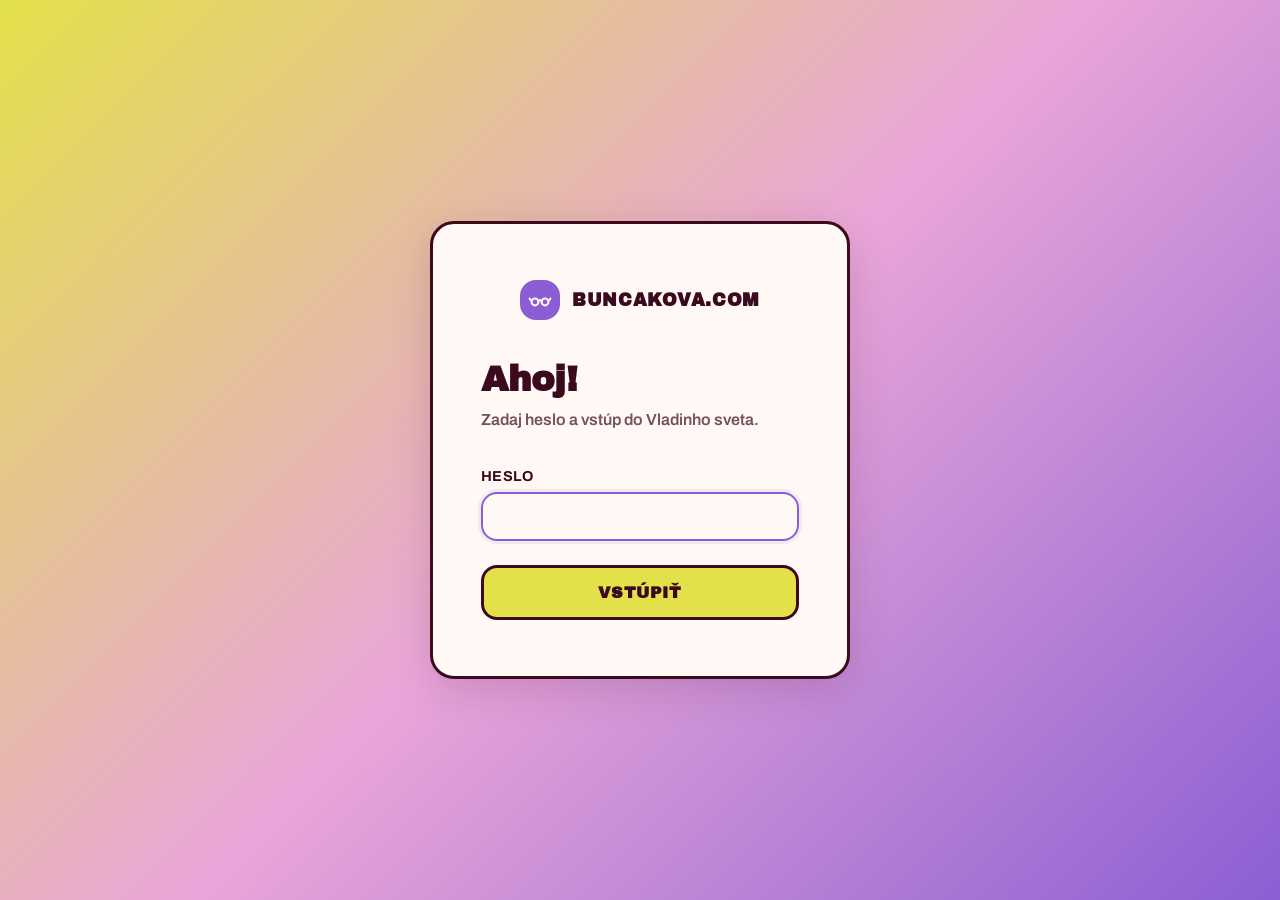
==== commit e9c4e097: "Update: Change Kontakt tile description to 'Napíš nám správu a zostaňme v kontakte!'" ====
--- a/index.html
+++ b/index.html
@@ -60,7 +60,7 @@
             <span>Tvoj príbeh</span>
           </div>
         </div>
-        <h1>Ahoj,<span class="script">Vlaďa!</span></h1>
+        <h1>Ahoj,<span class="script" style="color: var(--violet);">Vlaďa!</span></h1>
         <p class="hero-shout" id="heroShout"></p>
         <p class="hero-sub">Toto je Tvoj vlastný kút internetu — trocha prekážok, spomienok, jedla a zábavy. Enjoy!</p>
       </div>
@@ -128,7 +128,7 @@
         <a class="tile tile--orange" href="o-mne.html">
           <span class="icon-mark"><svg viewBox="0 0 24 24" fill="none" stroke="currentColor" stroke-width="2"><circle cx="12" cy="8" r="4"/><path d="M4 21c0-4 4-7 8-7s8 3 8 7"/></svg></span>
           <h3>Mimo dráhy</h3>
-          <p>Mačky, knihy, okuliare a jedna fotka, na ktorú som hrdá.</p>
+          <p>Archív spomienok a zážitkov + tipy navyše na zdravie a wellness.</p>
         </a>
         <a class="tile tile--mustard" href="bun-cha.html">
           <span class="icon-mark"><svg viewBox="0 0 24 24" fill="none" stroke="currentColor" stroke-width="2"><path d="M4 10c0-3 4-5 8-5s8 2 8 5"/><path d="M3 10h18l-1.5 9a2 2 0 0 1-2 2H6.5a2 2 0 0 1-2-2z"/></svg></span>
@@ -143,7 +143,7 @@
         <a class="tile tile--pink" href="kontakt.html">
           <span class="icon-mark"><svg viewBox="0 0 24 24" fill="none" stroke="currentColor" stroke-width="2"><path d="M3 7l9 6 9-6M3 7v10a2 2 0 0 0 2 2h14a2 2 0 0 0 2-2V7"/></svg></span>
           <h3>Kontakt</h3>
-          <p>Napíš nám správu — vždy radi počujeme od teba!</p>
+          <p>Napíš nám správu a zostaňme v kontakte!</p>
         </a>
       </div>
     </div>
@@ -298,7 +298,7 @@
     if (!daysEl) return;
     var now = new Date();
     var diff = target - now;
-    var days = Math.max(0, Math.floor(diff / (1000 * 60 * 60 * 24)));
+    var days = Math.max(0, Math.ceil(diff / (1000 * 60 * 60 * 24)));
     var word = dayWord(days);
     daysEl.textContent = days;
     if (wordEl) wordEl.textContent = word;
